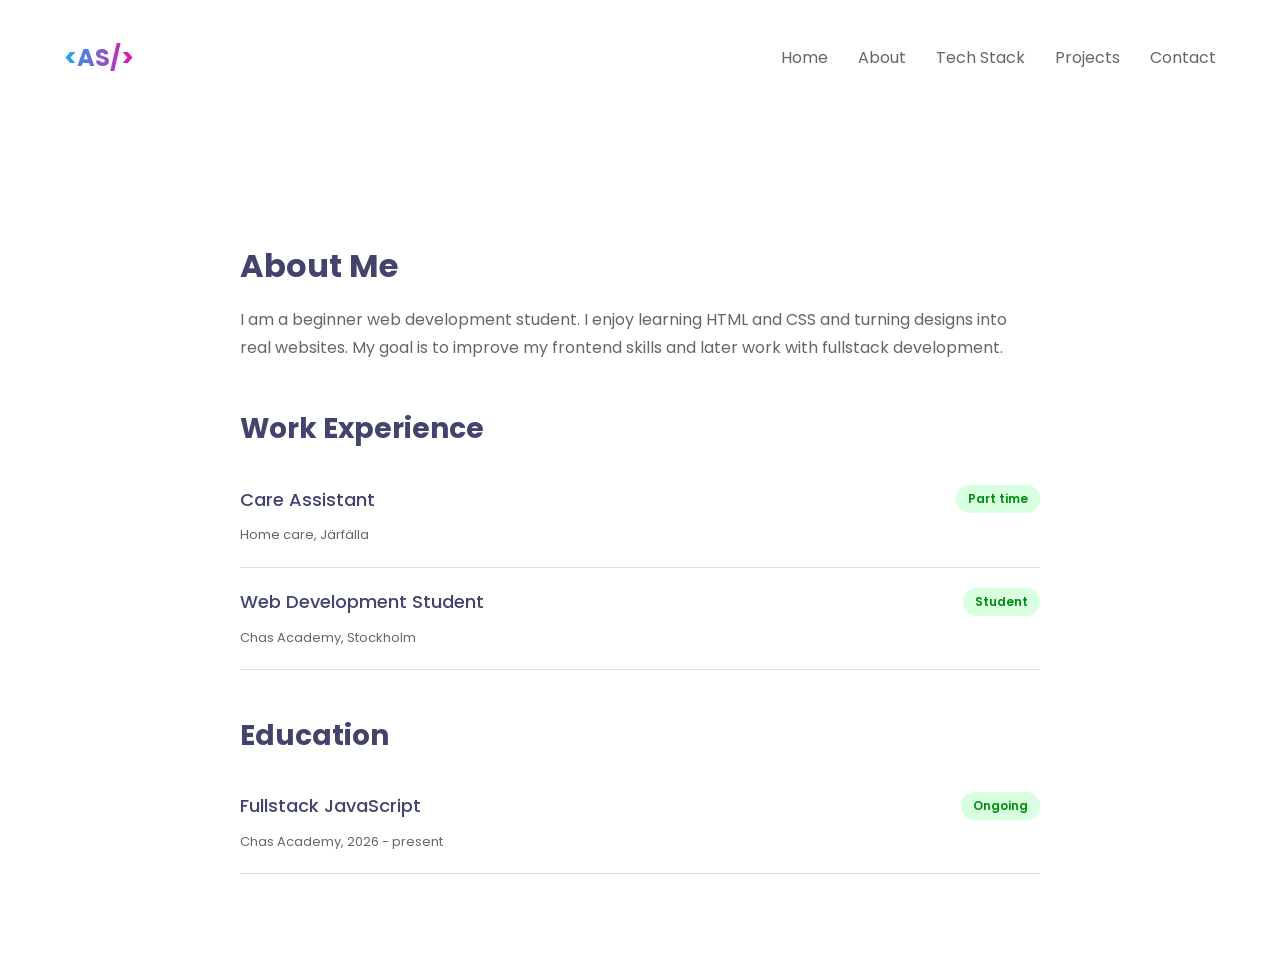
==== about.html @ 8c010b49 "Skapat about page" ====
<!DOCTYPE html>
<html lang="en">
<head>
  <meta charset="UTF-8">
  <meta name="viewport" content="width=device-width, initial-scale=1.0">

  <title>About | Developer Portfolio</title>

  <link rel="preconnect" href="https://fonts.googleapis.com">
  <link rel="preconnect" href="https://fonts.gstatic.com" crossorigin>

  <link
    href="https://fonts.googleapis.com/css2?family=Poppins:wght@400;500;600;700&display=swap"
    rel="stylesheet"
  >

  <link rel="stylesheet" href="css/base.css">
  <link rel="stylesheet" href="css/about.css">
</head>

<body>

  <header class="site-header">
    <div class="container header-content">

      <a class="logo" href="index.html">
        &lt;AS/&gt;
      </a>

      <nav class="main-nav" aria-label="Main navigation">
        <ul>
          <li><a href="index.html">Home</a></li>
          <li><a href="about.html">About</a></li>
          <li><a href="tech-stack.html">Tech Stack</a></li>
          <li><a href="projects.html">Projects</a></li>
          <li><a href="contact.html">Contact</a></li>
        </ul>
      </nav>

    </div>
  </header>

  <main>
    <div class="container about-content">

      <section>
        <h1>About Me</h1>

        <p>
          I am a beginner web development student. I enjoy learning
          HTML and CSS and turning designs into real websites.
          My goal is to improve my frontend skills and later work
          with fullstack development.
        </p>
      </section>

      <section>
        <h2>Work Experience</h2>

        <article class="experience-item">
          <div class="experience-top">
            <h3>Care Assistant</h3>
            <span>Part time</span>
          </div>

          <p>Home care, Järfälla</p>
        </article>

        <article class="experience-item">
          <div class="experience-top">
            <h3>Web Development Student</h3>
            <span>Student</span>
          </div>

          <p>Chas Academy, Stockholm</p>
        </article>
      </section>

      <section>
        <h2>Education</h2>

        <article class="experience-item">
          <div class="experience-top">
            <h3>Fullstack JavaScript</h3>
            <span>Ongoing</span>
          </div>

          <p>Chas Academy, 2026 - present</p>
        </article>
      </section>

    </div>
  </main>

</body>
</html>
---- css/base.css ----
:root {
  --background-color: #ffffff;
  --text-color: #42446e;
  --nav-color: #666666;
  --blue-color: #13b0f5;
  --purple-color: #e70faa;
}

* {
  box-sizing: border-box;
}

body {
  margin: 0;
  font-family: "Poppins", sans-serif;
  background-color: var(--background-color);
  color: var(--text-color);
}

img {
  max-width: 100%;
  display: block;
}

a {
  color: inherit;
  text-decoration: none;
}

a:focus-visible {
  outline: 3px solid var(--purple-color);
  outline-offset: 4px;
}

.container {
  width: 90%;
  max-width: 1200px;
  margin: 0 auto;
}

.site-header {
  padding: 25px 0;
}

.header-content {
  display: flex;
  flex-direction: column;
  gap: 20px;
}

.logo {
  font-size: 24px;
  font-weight: 700;

  background: linear-gradient(
    90deg,
    var(--blue-color),
    var(--purple-color)
  );

  background-clip: text;
  -webkit-background-clip: text;

  color: transparent;
}

.main-nav ul {
  list-style: none;

  display: flex;
  flex-wrap: wrap;

  gap: 15px;

  margin: 0;
  padding: 0;
}

.main-nav a {
  color: var(--nav-color);
  font-size: 14px;
}

.main-nav a:hover {
  color: var(--purple-color);
}

@media (min-width: 768px) {
  .site-header {
    padding: 40px 0;
  }

  .header-content {
    flex-direction: row;
    justify-content: space-between;
    align-items: center;
  }

  .main-nav ul {
    gap: 30px;
  }

  .main-nav a {
    font-size: 16px;
  }
}
---- css/about.css ----
.about-content {
  max-width: 800px;
  padding-top: 60px;
  padding-bottom: 60px;
}

.about-content section {
  margin-bottom: 45px;
}

.about-content h1,
.about-content h2 {
  margin-bottom: 15px;
}

.about-content h1 {
  font-size: 32px;
}

.about-content h2 {
  font-size: 28px;
}

.about-content p {
  color: var(--nav-color);
  line-height: 1.8;
}

.experience-item {
  padding: 20px 0;
  border-bottom: 1px solid #dddddd;
}

.experience-top {
  display: flex;
  flex-direction: column;
  gap: 10px;
}

.experience-top h3 {
  margin: 0;
  font-size: 18px;
  font-weight: 500;
}

.experience-top span {
  width: fit-content;
  padding: 5px 12px;

  border-radius: 20px;

  background-color: #d7ffe0;
  color: #018c0f;

  font-size: 12px;
  font-weight: 600;
}

.experience-item p {
  margin: 10px 0 0;
  font-size: 13px;
}

@media (min-width: 768px) {
  .about-content {
    padding-top: 100px;
  }

  .experience-top {
    flex-direction: row;
    justify-content: space-between;
    align-items: center;
  }
}
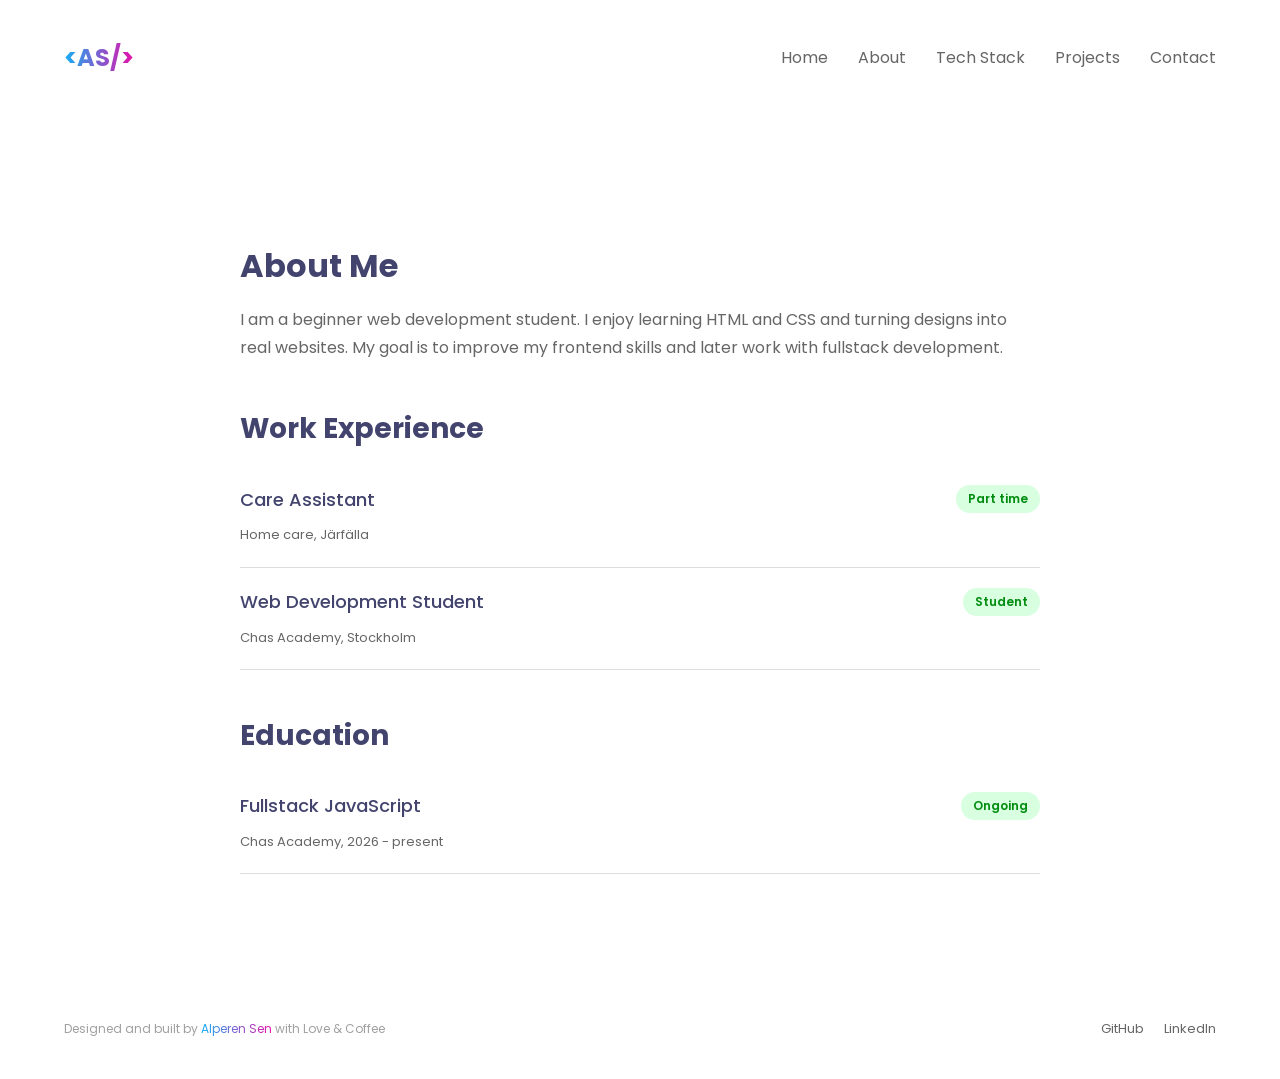
==== commit 6e7cb23c: "Har skapat footer och social links" ====
--- a/about.html
+++ b/about.html
@@ -92,5 +92,22 @@
     </div>
   </main>
 
+  <footer class="site-footer">
+  <div class="container footer-content">
+
+    <p>
+      Designed and built by
+      <span>Alperen Sen</span>
+      with Love &amp; Coffee
+    </p>
+
+    <div class="footer-links">
+      <a href="https://github.com/" target="_blank">GitHub</a>
+      <a href="https://www.linkedin.com/" target="_blank">LinkedIn</a>
+    </div>
+
+  </div>
+</footer>
+
 </body>
 </html>
--- a/css/base.css
+++ b/css/base.css
@@ -103,4 +103,63 @@
   .main-nav a {
     font-size: 16px;
   }
+}
+
+/*-----------------------------------------------------------------------------*/
+ 
+.site-footer {
+  padding: 40px 0;
+}
+
+.footer-content {
+  display: flex;
+  flex-direction: column;
+  gap: 20px;
+
+  text-align: center;
+}
+
+.footer-content p {
+  margin: 0;
+
+  color: #a0a0a0;
+  font-size: 12px;
+}
+
+.footer-content span {
+  background: linear-gradient(
+    90deg,
+    var(--blue-color),
+    var(--purple-color)
+  );
+
+  background-clip: text;
+  -webkit-background-clip: text;
+
+  color: transparent;
+}
+
+.footer-links {
+  display: flex;
+  justify-content: center;
+  gap: 20px;
+}
+
+.footer-links a {
+  color: var(--nav-color);
+  font-size: 13px;
+}
+
+.footer-links a:hover {
+  color: var(--purple-color);
+}
+
+@media (min-width: 768px) {
+  .footer-content {
+    flex-direction: row;
+    justify-content: space-between;
+    align-items: center;
+
+    text-align: left;
+  }
 }
